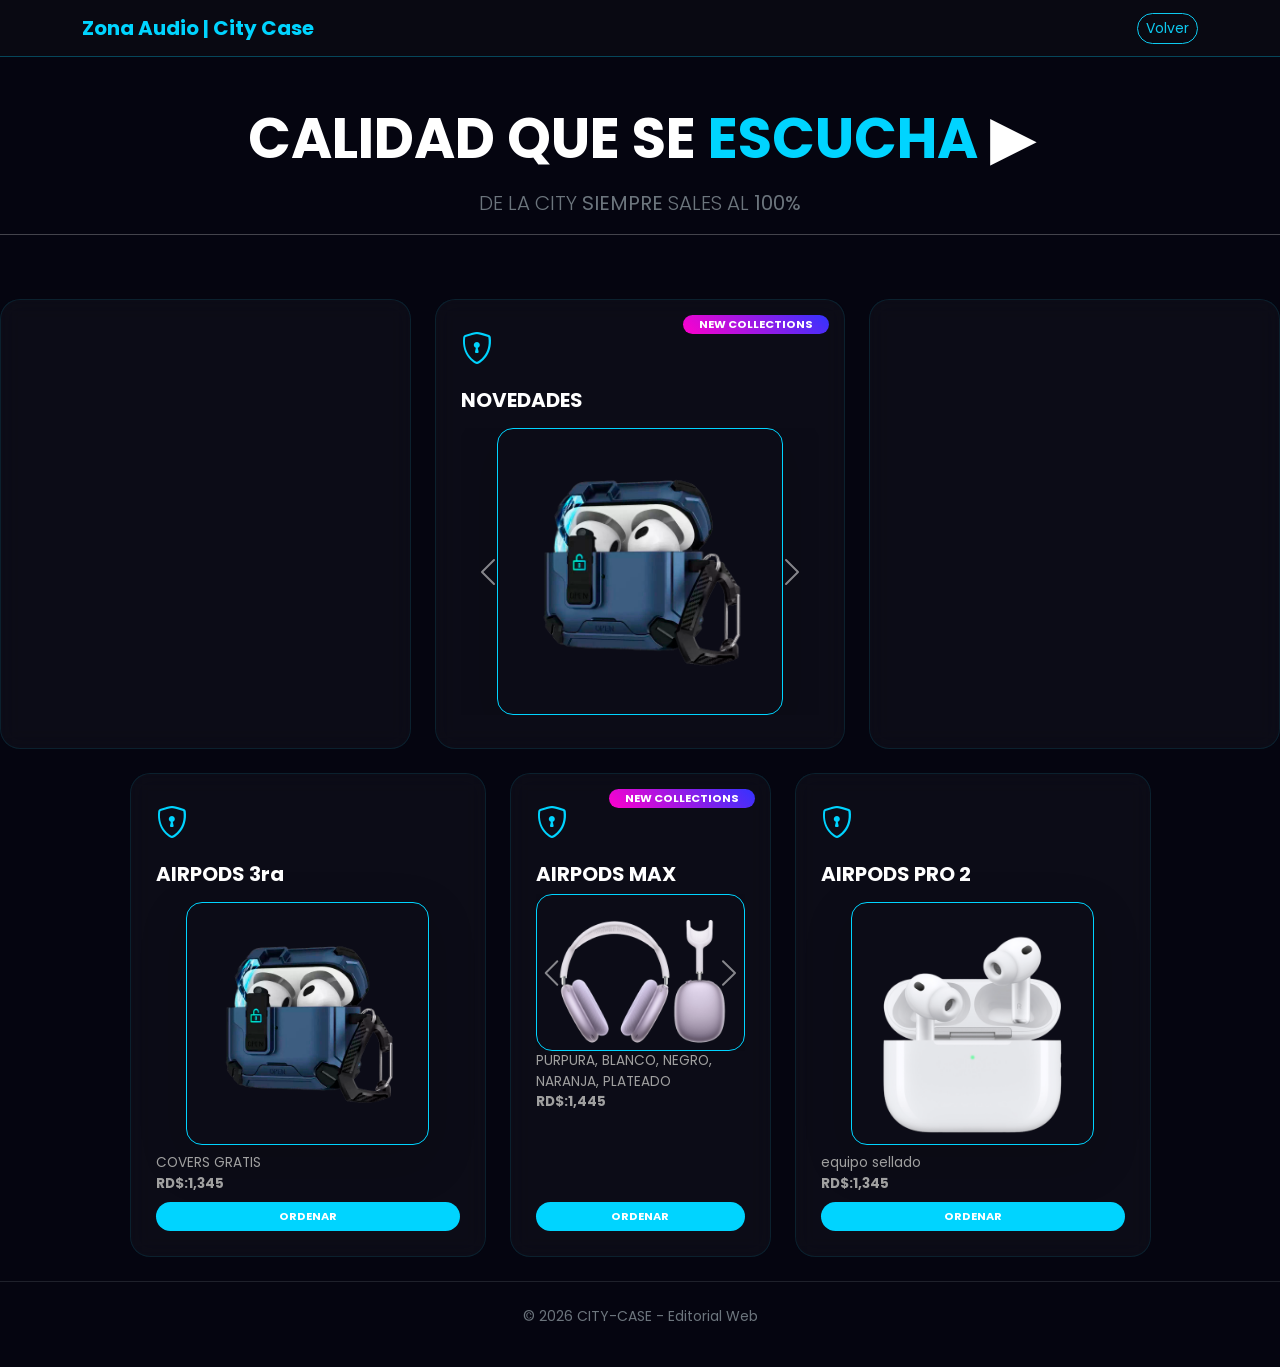
==== airpods.html @ 65d87751 "Add files via upload" ====
<!DOCTYPE html>
<html lang="es">
<head>
    <meta charset="UTF-8">
    <meta name="viewport" content="width=device-width, initial-scale=1.0">
    <title>catalogo | digital </title>
    
    <link href="https://cdn.jsdelivr.net/npm/bootstrap@5.3.0/dist/css/bootstrap.min.css" rel="stylesheet">
    <link rel="stylesheet" href="https://cdn.jsdelivr.net/npm/bootstrap-icons@1.11.1/font/bootstrap-icons.css">
    <link href="https://fonts.googleapis.com/css2?family=Poppins:wght@300;400;600;700&display=swap" rel="stylesheet">

    <style>
        :root {
            --azul-oscuro: #050510;
            --azul-brillante: #00d4ff;
            --glass: rgba(255, 255, 255, 0.03);
        }

        body {
            font-family: 'Poppins', sans-serif;
            background-color: var(--azul-oscuro);
            color: white;
            background-image: linear-gradient(rgba(5, 5, 16, 0.9), rgba(5, 5, 16, 0.9)), url('https://images.unsplash.com/photo-1518770660439-4636190af475?auto=format&fit=crop&w=1920&q=80');
            background-size: cover;
            background-position: center;
            background-attachment: fixed;
        }

        .navbar {
            background-color: rgba(10, 10, 20, 0.95);
            border-bottom: 1px solid rgba(0, 212, 255, 0.3);
            backdrop-filter: blur(10px);
        }

        .career-card {
            background: var(--glass);
            border: 1px solid rgba(0, 212, 255, 0.1);
            border-radius: 20px;
            padding: 25px;
            height: 100%;
            transition: all 0.4s ease;
            backdrop-filter: blur(10px);
            position: relative;
            display: flex;
            flex-direction: column;
        }

        .career-card:hover {
            border-color: var(--azul-brillante);
            transform: translateY(-10px);
            background: rgba(0, 212, 255, 0.05);
            box-shadow: 0 10px 30px rgba(0, 212, 255, 0.2);
        }

        .badge-new {
            background: linear-gradient(45deg, #ff00cc, #3333ff);
            font-size: 0.7rem;
            position: absolute;
            top: 15px;
            right: 15px;
            z-index: 2;
        }

        .icon-box {
            font-size: 2rem;
            margin-bottom: 15px;
            color: var(--azul-brillante);
        }

        .stats-text { font-size: 0.85rem; color: #a0a0a0; }
        
        /* Estilos para los botones personalizados */
        .btn-detalle {
            border-color: rgba(0, 212, 255, 0.5);
            color: white;
            font-size: 0.7rem;
        }
        
        .btn-inscribirme {
            background-color: var(--azul-brillante);
            border: none;
            color: white;
            font-size: 0.7rem;
        }
    </style>
</head>
<body>

    <nav class="navbar navbar-expand-lg navbar-dark sticky-top">
        <div class="container">
            <a class="navbar-brand fw-bold" href="ofertaacademica.html" style="color: var(--azul-brillante);">
                <i ></i> Zona Audio |  City Case
            </a>
            <a href="index.html" class="btn btn-outline-info btn-sm rounded-pill">Volver</a>
        </div>
    </nav>



    <header class="py-5 text-center">
        <div class="container">
            <h1 class="display-4 fw-bold mb-3">CALIDAD QUE SE <span style="color: var(--azul-brillante);">ESCUCHA</span> ▶</h1>
            <p class="lead text-secondary">DE LA CITY <strong>SIEMPRE</strong> SALES AL <strong>100%</strong></p> 
        </div>  <hr>
    </header>











<div class="row g-4 align-items-stretch">
    <!-- IZQUIERDA (Posición 1) -->
    <div class="col-12 col-md-4 order-md-1">
        <div class="career-card d-flex flex-column h-100">
            <!-- Contenido de tu primera tarjeta -->
        </div>
    </div>

    <!-- CENTRO (Posición 2 - Carrusel) -->
    <div class="col-12 col-md-4 order-md-2">
        <div class="career-card d-flex flex-column h-100">
            <span class="badge badge-new rounded-pill px-3">NEW COLLECTIONS</span>
            <div class="icon-box"><i class="bi bi-shield-lock"></i></div>
            <h5 class="fw-bold">NOVEDADES</h5>
            
            <div id="carruselCard" class="carousel slide my-2" data-bs-ride="carousel">
                <div class="carousel-inner">
                    <div class="carousel-item active">
                        <img src="RECURSO AIRPOD 2.png" class="img-fluid rounded-4 shadow-lg mx-auto d-block" style="border: 1px solid var(--azul-brillante); max-width: 80%;" alt="Covers Silicon">
                    </div>
                    <div class="carousel-item">
                        <img src="AIRPODS MAX 2.png" class="img-fluid rounded-4 shadow-lg mx-auto d-block" style="border: 1px solid var(--azul-brillante); max-width: 80%;" alt="Covers Silicon">
                    </div>
                    <div class="carousel-item">
                        <img src="airpods-pro2.png" class="img-fluid rounded-4 shadow-lg mx-auto d-block" style="border: 1px solid var(--azul-brillante); max-width: 80%;" alt="Covers Silicon">
                    </div>
                </div>
                <button class="carousel-control-prev" type="button" data-bs-target="#carruselCard" data-bs-slide="prev">
                    <span class="carousel-control-prev-icon" aria-hidden="true"></span>
                </button>
                <button class="carousel-control-next" type="button" data-bs-target="#carruselCard" data-bs-slide="next">
                    <span class="carousel-control-next-icon" aria-hidden="true"></span>
                </button>
            </div>
        </div>
    </div>
    <!-- DERECHA (Posición 3) -->
    <div class="col-12 col-md-4 order-md-3">
        <div class="career-card d-flex flex-column h-100">
            <!-- Contenido de tu tercera tarjeta -->
        </div>
    </div>

</div>




    

<div class="container my-4">
    <div class="row g-4 justify-content-center">
        
        <!-- TARJETA 1 -->
        <div class="col-12 col-md-4">
            <div class="career-card d-flex flex-column h-100">
           
                <div class="icon-box"><i class="bi bi-shield-lock"></i></div>
                <h5 class="fw-bold">AIRPODS 3ra</h5>
                <img src="RECURSO AIRPOD 2.png" class="img-fluid rounded-4 shadow-lg mx-auto my-2" style="border: 1px solid var(--azul-brillante); max-width: 80%;" alt="AirPods 3ra">
                <p class="stats-text mb-0">COVERS GRATIS</p>
                <p class="stats-text mb-2"><strong>RD$:1,345</strong></p>
                <div class="mt-auto d-flex gap-2">
                
                    <a href="contactos.html" class="btn btn-info rounded-pill fw-bold flex-fill btn-inscribirme">ORDENAR</a>
                </div>
            </div>
        </div>



      <div class="col-md-4 col-lg-3">
    <div class="career-card">
        <span class="badge badge-new rounded-pill px-3">NEW COLLECTIONS </span>
        <div class="icon-box"><i class="bi bi-shield-lock"></i></div>
        <h5 class="fw-bold">AIRPODS MAX</h5>
        
        <!-- Carrusel adaptado sobre las mismas medidas -->
        <div id="carruselCard" class="carousel slide" data-bs-ride="carousel">
            <div class="carousel-inner">
                <div class="carousel-item active">
                    <img src="AIRPODS MAX 2.png" class="img-fluid rounded-4 shadow-lg" style="border: 1px solid var(--azul-brillante); max-width: 100%;" alt="Cyber Robot">
                </div>
                <div class="carousel-item">
                    <img src="AIRPODS MAX PURPLE.png" class="img-fluid rounded-4 shadow-lg" style="border: 1px solid var(--azul-brillante); max-width: 100%;" alt="Cyber Robot">
                </div>

            </div>
            <button class="carousel-control-prev" type="button" data-bs-target="#carruselCard" data-bs-slide="prev">
                <span class="carousel-control-prev-icon" aria-hidden="true"></span>
            </button>
            <button class="carousel-control-next" type="button" data-bs-target="#carruselCard" data-bs-slide="next">
                <span class="carousel-control-next-icon" aria-hidden="true"></span>
            </button>
        </div>

        <p class="stats-text mb-0">PURPURA, BLANCO, NEGRO, NARANJA, PLATEADO </p>
        <p class="stats-text mb-2"><strong>RD$:1,445</strong></p>
        <div class="mt-auto d-flex gap-2">
        
        <a href="contactos.html" class="btn btn-info rounded-pill fw-bold flex-fill btn-inscribirme">ORDENAR</a>
        </div>
    </div>
</div>







        <!-- TARJETA 3 -->
        <div class="col-12 col-md-4">
            <div class="career-card d-flex flex-column h-100">
                
                <div class="icon-box"><i class="bi bi-shield-lock"></i></div>
                <h5 class="fw-bold">AIRPODS PRO 2</h5>
                <img src="airpods-pro2.png" class="img-fluid rounded-4 shadow-lg mx-auto my-2" style="border: 1px solid var(--azul-brillante); max-width: 80%;" alt="AirPods 3ra">
                <p class="stats-text mb-0">equipo sellado</p>
                <p class="stats-text mb-2"><strong>RD$:1,345</strong></p>
                <div class="mt-auto d-flex gap-2">
                    <a href="contactos.html" class="btn btn-info rounded-pill fw-bold flex-fill btn-inscribirme">ORDENAR</a>
                </div>
            </div>
        </div>

    </div>
</div>





   










            
    <footer class="py-4 text-center text-secondary border-top border-secondary border-opacity-25">
        <p class="small"> ©   2026 CITY-CASE - Editorial Web</p>
    </footer>

    <script src="https://cdn.jsdelivr.net/npm/bootstrap@5.3.0/dist/js/bootstrap.bundle.min.js"></script>
</body>
</html>
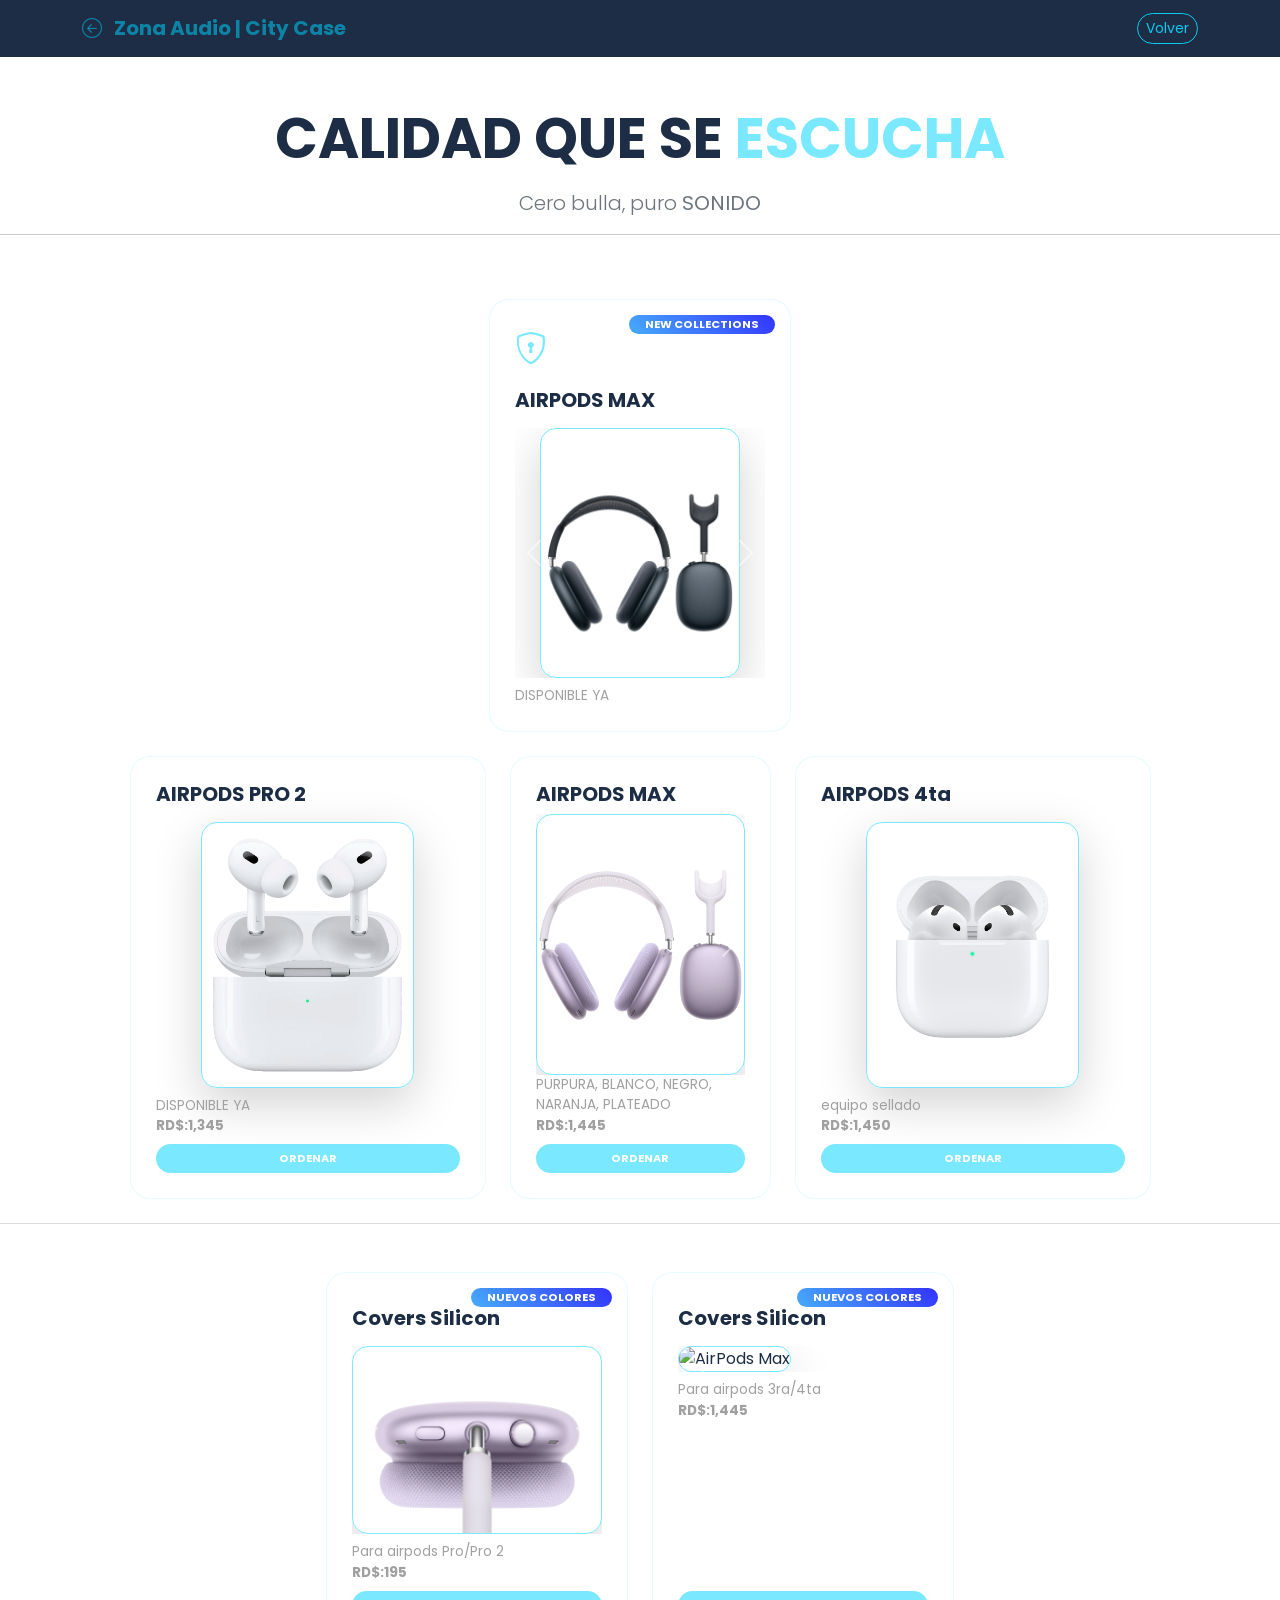
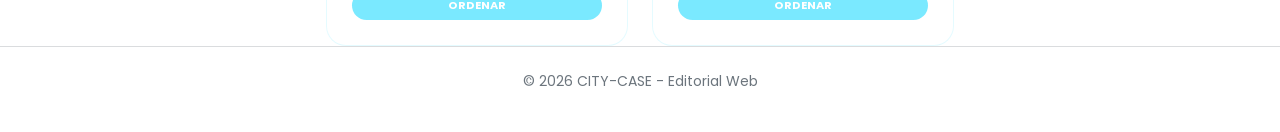
==== commit 6bdb57c9: "Add files via upload" ====
--- a/airpods.html
+++ b/airpods.html
@@ -11,24 +11,22 @@
 
     <style>
         :root {
-            --azul-oscuro: #050510;
-            --azul-brillante: #00d4ff;
+            --azul-oscuro: #ffffff;
+            --azul-brillante: #00d5ff85;
             --glass: rgba(255, 255, 255, 0.03);
         }
 
         body {
             font-family: 'Poppins', sans-serif;
             background-color: var(--azul-oscuro);
-            color: white;
-            background-image: linear-gradient(rgba(5, 5, 16, 0.9), rgba(5, 5, 16, 0.9)), url('https://images.unsplash.com/photo-1518770660439-4636190af475?auto=format&fit=crop&w=1920&q=80');
-            background-size: cover;
+            color: rgb(28 45 69);
             background-position: center;
             background-attachment: fixed;
         }
 
         .navbar {
-            background-color: rgba(10, 10, 20, 0.95);
-            border-bottom: 1px solid rgba(0, 212, 255, 0.3);
+            background-color: rgba(28 45 69);
+            border-bottom: 1px solid rgb(28 45 69);
             backdrop-filter: blur(10px);
         }
 
@@ -48,12 +46,12 @@
         .career-card:hover {
             border-color: var(--azul-brillante);
             transform: translateY(-10px);
-            background: rgba(0, 212, 255, 0.05);
+            background: rgba(71, 172, 250, 0.361);
             box-shadow: 0 10px 30px rgba(0, 212, 255, 0.2);
         }
 
         .badge-new {
-            background: linear-gradient(45deg, #ff00cc, #3333ff);
+            background: linear-gradient(45deg, rgb(71, 172, 250), rgb(51, 51, 255));
             font-size: 0.7rem;
             position: absolute;
             top: 15px;
@@ -88,7 +86,7 @@
 
     <nav class="navbar navbar-expand-lg navbar-dark sticky-top">
         <div class="container">
-            <a class="navbar-brand fw-bold" href="ofertaacademica.html" style="color: var(--azul-brillante);">
+            <a class="navbar-brand fw-bold" href="index.html" style="color: var(--azul-brillante);"><i class="bi bi-arrow-left-circle me-2"></i>
                 <i ></i> Zona Audio |  City Case
             </a>
             <a href="index.html" class="btn btn-outline-info btn-sm rounded-pill">Volver</a>
@@ -99,8 +97,8 @@
 
     <header class="py-5 text-center">
         <div class="container">
-            <h1 class="display-4 fw-bold mb-3">CALIDAD QUE SE <span style="color: var(--azul-brillante);">ESCUCHA</span> ▶</h1>
-            <p class="lead text-secondary">DE LA CITY <strong>SIEMPRE</strong> SALES AL <strong>100%</strong></p> 
+            <h1 class="display-4 fw-bold mb-3">CALIDAD QUE SE <span style="color: var(--azul-brillante);">ESCUCHA</span> </h1>
+            <p class="lead text-secondary">Cero bulla, puro <strong>SONIDO</strong></p> 
         </div>  <hr>
     </header>
 
@@ -109,55 +107,45 @@
 
 
 
-
-
-
-
-
-<div class="row g-4 align-items-stretch">
-    <!-- IZQUIERDA (Posición 1) -->
-    <div class="col-12 col-md-4 order-md-1">
-        <div class="career-card d-flex flex-column h-100">
-            <!-- Contenido de tu primera tarjeta -->
-        </div>
-    </div>
-
-    <!-- CENTRO (Posición 2 - Carrusel) -->
-    <div class="col-12 col-md-4 order-md-2">
+<div class="row justify-content-center">
+    <div class="col-md-4 col-lg-3">
         <div class="career-card d-flex flex-column h-100">
             <span class="badge badge-new rounded-pill px-3">NEW COLLECTIONS</span>
             <div class="icon-box"><i class="bi bi-shield-lock"></i></div>
-            <h5 class="fw-bold">NOVEDADES</h5>
-            
-            <div id="carruselCard" class="carousel slide my-2" data-bs-ride="carousel">
+            <h5 class="fw-bold">AIRPODS MAX </h5>
+
+            <div id="carruselCoversMagsafe" class="carousel slide my-2" data-bs-ride="carousel">
                 <div class="carousel-inner">
                     <div class="carousel-item active">
-                        <img src="RECURSO AIRPOD 2.png" class="img-fluid rounded-4 shadow-lg mx-auto d-block" style="border: 1px solid var(--azul-brillante); max-width: 80%;" alt="Covers Silicon">
+                        <img src="airpods-max-negro.png" class="img-fluid rounded-4 shadow-lg mx-auto d-block" style="border: 1px solid var(--azul-brillante); max-width: 80%;" alt="Covers MagSafe 2">
+                    </div>
+                   
+                   
+                    <div class="carousel-item">
+                        <img src="airpods-max-morado.png" class="img-fluid rounded-4 shadow-lg mx-auto d-block" style="border: 1px solid var(--azul-brillante); max-width: 80%;" alt="Covers MagSafe 3">
                     </div>
                     <div class="carousel-item">
-                        <img src="AIRPODS MAX 2.png" class="img-fluid rounded-4 shadow-lg mx-auto d-block" style="border: 1px solid var(--azul-brillante); max-width: 80%;" alt="Covers Silicon">
+                        <img src="airpods-max-naranja.png" class="img-fluid rounded-4 shadow-lg mx-auto d-block" style="border: 1px solid var(--azul-brillante); max-width: 80%;" alt="Covers MagSafe 4">
                     </div>
-                    <div class="carousel-item">
-                        <img src="airpods-pro2.png" class="img-fluid rounded-4 shadow-lg mx-auto d-block" style="border: 1px solid var(--azul-brillante); max-width: 80%;" alt="Covers Silicon">
-                    </div>
-                </div>
-                <button class="carousel-control-prev" type="button" data-bs-target="#carruselCard" data-bs-slide="prev">
+                </div>
+
+                <button class="carousel-control-prev" type="button" data-bs-target="#carruselCoversMagsafe" data-bs-slide="prev">
                     <span class="carousel-control-prev-icon" aria-hidden="true"></span>
                 </button>
-                <button class="carousel-control-next" type="button" data-bs-target="#carruselCard" data-bs-slide="next">
+                <button class="carousel-control-next" type="button" data-bs-target="#carruselCoversMagsafe" data-bs-slide="next">
                     <span class="carousel-control-next-icon" aria-hidden="true"></span>
                 </button>
             </div>
-        </div>
-    </div>
-    <!-- DERECHA (Posición 3) -->
-    <div class="col-12 col-md-4 order-md-3">
-        <div class="career-card d-flex flex-column h-100">
-            <!-- Contenido de tu tercera tarjeta -->
-        </div>
-    </div>
-
+
+            <p class="stats-text mb-0">DISPONIBLE YA</p>
+            <div class="mt-auto d-flex gap-2">
+                <!-- CAMBIA "nombre-de-tu-pagina.html" POR EL ARCHIVO DONDE ESTÁN LOS AIRPODS -->
+            </div>
+        </div>
+    </div>
 </div>
+
+
 
 
 
@@ -170,11 +158,9 @@
         <!-- TARJETA 1 -->
         <div class="col-12 col-md-4">
             <div class="career-card d-flex flex-column h-100">
-           
-                <div class="icon-box"><i class="bi bi-shield-lock"></i></div>
-                <h5 class="fw-bold">AIRPODS 3ra</h5>
-                <img src="RECURSO AIRPOD 2.png" class="img-fluid rounded-4 shadow-lg mx-auto my-2" style="border: 1px solid var(--azul-brillante); max-width: 80%;" alt="AirPods 3ra">
-                <p class="stats-text mb-0">COVERS GRATIS</p>
+                <h5 class="fw-bold">AIRPODS PRO 2</h5>
+                <img src="airpods-pro-2.png" class="img-fluid rounded-4 shadow-lg mx-auto my-2" style="border: 1px solid var(--azul-brillante); max-width: 70%;" alt="AirPods 3ra">
+                <p class="stats-text mb-0">DISPONIBLE YA</p>
                 <p class="stats-text mb-2"><strong>RD$:1,345</strong></p>
                 <div class="mt-auto d-flex gap-2">
                 
@@ -185,20 +171,26 @@
 
 
 
+
+
+
+        
+
       <div class="col-md-4 col-lg-3">
     <div class="career-card">
-        <span class="badge badge-new rounded-pill px-3">NEW COLLECTIONS </span>
-        <div class="icon-box"><i class="bi bi-shield-lock"></i></div>
         <h5 class="fw-bold">AIRPODS MAX</h5>
         
         <!-- Carrusel adaptado sobre las mismas medidas -->
         <div id="carruselCard" class="carousel slide" data-bs-ride="carousel">
             <div class="carousel-inner">
                 <div class="carousel-item active">
-                    <img src="AIRPODS MAX 2.png" class="img-fluid rounded-4 shadow-lg" style="border: 1px solid var(--azul-brillante); max-width: 100%;" alt="Cyber Robot">
+                    <img src="airpods-max-morado.png" class="img-fluid rounded-4 shadow-lg" style="border: 1px solid var(--azul-brillante); max-width: 100%;" alt="Cyber Robot">
                 </div>
                 <div class="carousel-item">
-                    <img src="AIRPODS MAX PURPLE.png" class="img-fluid rounded-4 shadow-lg" style="border: 1px solid var(--azul-brillante); max-width: 100%;" alt="Cyber Robot">
+                    <img src="airpods-max-naranja.png" class="img-fluid rounded-4 shadow-lg" style="border: 1px solid var(--azul-brillante); max-width: 100%;" alt="Cyber Robot">
+                </div>
+                   <div class="carousel-item">
+                    <img src="airpods-max-negro.png" class="img-fluid rounded-4 shadow-lg" style="border: 1px solid var(--azul-brillante); max-width: 100%;" alt="Cyber Robot">
                 </div>
 
             </div>
@@ -229,11 +221,11 @@
         <div class="col-12 col-md-4">
             <div class="career-card d-flex flex-column h-100">
                 
-                <div class="icon-box"><i class="bi bi-shield-lock"></i></div>
-                <h5 class="fw-bold">AIRPODS PRO 2</h5>
-                <img src="airpods-pro2.png" class="img-fluid rounded-4 shadow-lg mx-auto my-2" style="border: 1px solid var(--azul-brillante); max-width: 80%;" alt="AirPods 3ra">
+              
+                <h5 class="fw-bold">AIRPODS 4ta</h5>
+                <img src="airpods-4ta.png" class="img-fluid rounded-4 shadow-lg mx-auto my-2" style="border: 1px solid var(--azul-brillante); max-width: 70%;" alt="AirPods 3ra">
                 <p class="stats-text mb-0">equipo sellado</p>
-                <p class="stats-text mb-2"><strong>RD$:1,345</strong></p>
+                <p class="stats-text mb-2"><strong>RD$:1,450</strong></p>
                 <div class="mt-auto d-flex gap-2">
                     <a href="contactos.html" class="btn btn-info rounded-pill fw-bold flex-fill btn-inscribirme">ORDENAR</a>
                 </div>
@@ -245,11 +237,75 @@
 
 
 
-
+    <footer class="py-4 text-center text-secondary border-top border-secondary border-opacity-25"></footer>
 
    
 
-
+<div class="row g-4 justify-content-center">
+
+  <!-- TARJETA 1 -->
+  <div class="col-md-4 col-lg-3">
+    <div class="career-card d-flex flex-column h-100">
+      <span class="badge badge-new rounded-pill px-3">NUEVOS COLORES</span>
+      <h5 class="fw-bold mt-2">Covers Silicon </h5>
+
+      <div id="carruselAirpodsMax1" class="carousel slide my-2" data-bs-ride="carousel">
+        <div class="carousel-inner">
+          <div class="carousel-item active">
+            <img src="airposd-max.png" class="img-fluid rounded-4 shadow-lg" style="border: 1px solid var(--azul-brillante); max-width: 100%;" alt="AirPods Max">
+          </div>
+          <div class="carousel-item">
+            <img src="recurso-airpods 2.png" class="img-fluid rounded-4 shadow-lg" style="border: 1px solid var(--azul-brillante); max-width: 100%;" alt="AirPods Max Purple">
+          </div>
+        </div>
+        <button class="carousel-control-prev" type="button" data-bs-target="#carruselAirpodsMax1" data-bs-slide="prev">
+          <span class="carousel-control-prev-icon" aria-hidden="true"></span>
+        </button>
+        <button class="carousel-control-next" type="button" data-bs-target="#carruselAirpodsMax1" data-bs-slide="next">
+          <span class="carousel-control-next-icon" aria-hidden="true"></span>
+        </button>
+      </div>
+
+      <p class="stats-text mb-0">Para airpods Pro/Pro 2</p>
+      <p class="stats-text mb-2"><strong>RD$:195</strong></p>
+      <div class="mt-auto d-flex gap-2">
+        <a href="contactos.html" class="btn btn-info rounded-pill fw-bold flex-fill btn-inscribirme">ORDENAR</a>
+      </div>
+    </div>
+  </div>
+
+  <!-- TARJETA 2 -->
+  <div class="col-md-4 col-lg-3">
+    <div class="career-card d-flex flex-column h-100">
+      <span class="badge badge-new rounded-pill px-3">NUEVOS COLORES</span>
+      <h5 class="fw-bold mt-2">Covers Silicon</h5>
+
+      <div id="carruselAirpodsMax2" class="carousel slide my-2" data-bs-ride="carousel">
+        <div class="carousel-inner">
+          <div class="carousel-item active">
+            <img src="airpods-max2.png" class="img-fluid rounded-4 shadow-lg" style="border: 1px solid var(--azul-brillante); max-width: 100%;" alt="AirPods Max">
+          </div>
+          <div class="carousel-item">
+            <img src="recurso-airpods 2.png" class="img-fluid rounded-4 shadow-lg" style="border: 1px solid var(--azul-brillante); max-width: 100%;" alt="AirPods Max Purple">
+          </div>
+        </div>
+        <button class="carousel-control-prev" type="button" data-bs-target="#carruselAirpodsMax2" data-bs-slide="prev">
+          <span class="carousel-control-prev-icon" aria-hidden="true"></span>
+        </button>
+        <button class="carousel-control-next" type="button" data-bs-target="#carruselAirpodsMax2" data-bs-slide="next">
+          <span class="carousel-control-next-icon" aria-hidden="true"></span>
+        </button>
+      </div>
+
+      <p class="stats-text mb-0">Para airpods 3ra/4ta</p>
+      <p class="stats-text mb-2"><strong>RD$:1,445</strong></p>
+      <div class="mt-auto d-flex gap-2">
+        <a href="contactos.html" class="btn btn-info rounded-pill fw-bold flex-fill btn-inscribirme">ORDENAR</a>
+      </div>
+    </div>
+  </div>
+
+</div>
 
 
 
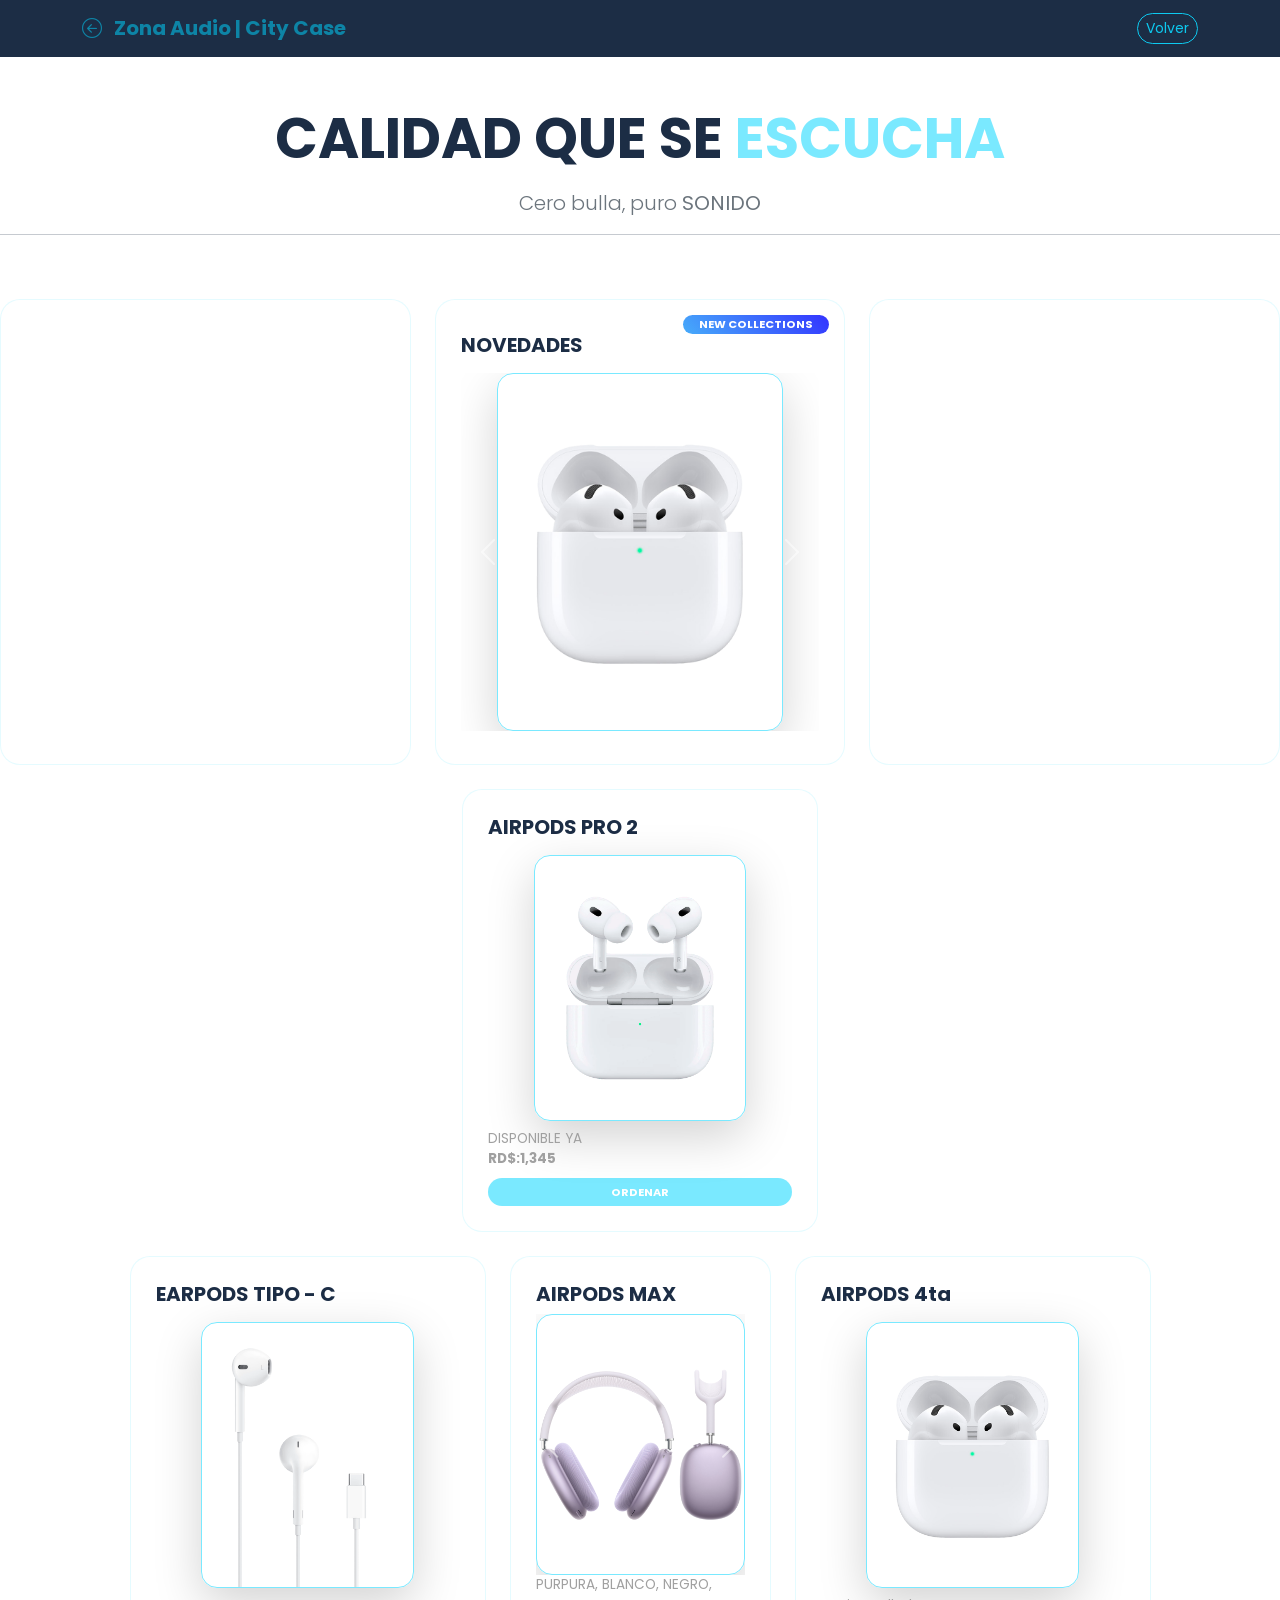
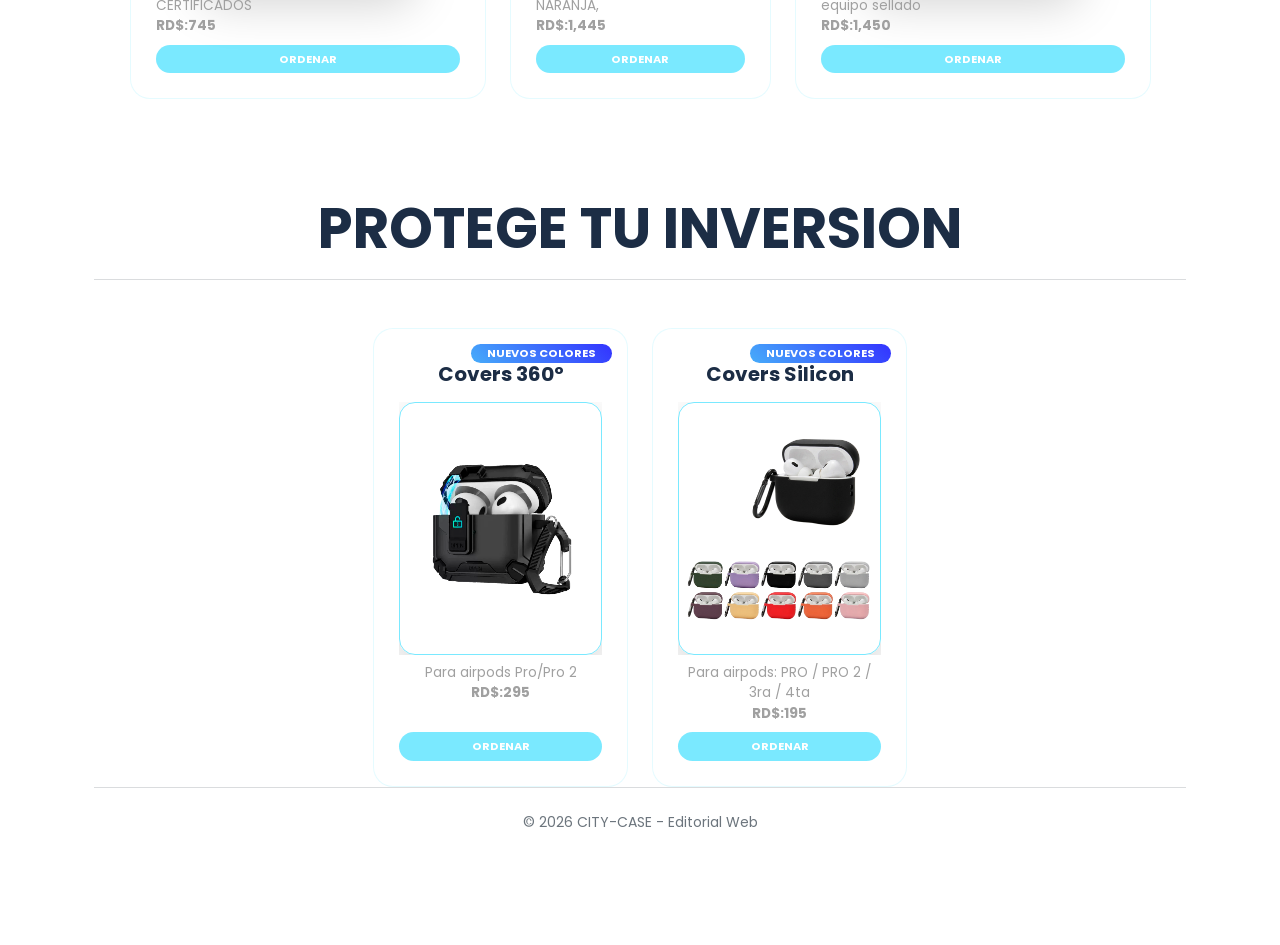
==== commit 9a169302: "Add files via upload" ====
--- a/airpods.html
+++ b/airpods.html
@@ -11,7 +11,7 @@
 
     <style>
         :root {
-            --azul-oscuro: #ffffff;
+            --azul-oscuro: rgba(255, 255, 255, 0.263);
             --azul-brillante: #00d5ff85;
             --glass: rgba(255, 255, 255, 0.03);
         }
@@ -104,43 +104,44 @@
 
 
 
-
-
-
-<div class="row justify-content-center">
-    <div class="col-md-4 col-lg-3">
+<div class="row g-4 align-items-stretch">
+    <!-- IZQUIERDA (Posición 1) -->
+    <div class="col-12 col-md-4 order-md-1">
+        <div class="career-card d-flex flex-column h-100">
+            <!-- Contenido de tu primera tarjeta -->
+        </div>
+    </div>
+    <!-- CENTRO (Posición 2 - Carrusel) -->
+    <div class="col-12 col-md-4 order-md-2">
         <div class="career-card d-flex flex-column h-100">
             <span class="badge badge-new rounded-pill px-3">NEW COLLECTIONS</span>
-            <div class="icon-box"><i class="bi bi-shield-lock"></i></div>
-            <h5 class="fw-bold">AIRPODS MAX </h5>
-
-            <div id="carruselCoversMagsafe" class="carousel slide my-2" data-bs-ride="carousel">
+            <h5 class="fw-bold mt-2">NOVEDADES</h5>
+            
+            <div id="carruselCard" class="carousel slide my-2" data-bs-ride="carousel">
                 <div class="carousel-inner">
                     <div class="carousel-item active">
-                        <img src="airpods-max-negro.png" class="img-fluid rounded-4 shadow-lg mx-auto d-block" style="border: 1px solid var(--azul-brillante); max-width: 80%;" alt="Covers MagSafe 2">
-                    </div>
-                   
-                   
-                    <div class="carousel-item">
-                        <img src="airpods-max-morado.png" class="img-fluid rounded-4 shadow-lg mx-auto d-block" style="border: 1px solid var(--azul-brillante); max-width: 80%;" alt="Covers MagSafe 3">
+                        <img src="airpods-4ta.png"class="img-fluid rounded-4 shadow-lg mx-auto d-block" style="border: 1px solid var(--azul-brillante); max-width: 80%;" alt="Covers Silicon">
                     </div>
                     <div class="carousel-item">
-                        <img src="airpods-max-naranja.png" class="img-fluid rounded-4 shadow-lg mx-auto d-block" style="border: 1px solid var(--azul-brillante); max-width: 80%;" alt="Covers MagSafe 4">
+                        <img src="covers-airpods-pro-azul.png" class="img-fluid rounded-4 shadow-lg mx-auto d-block" style="border: 1px solid var(--azul-brillante); max-width: 80%;" alt="Covers Silicon">
                     </div>
-                </div>
-
-                <button class="carousel-control-prev" type="button" data-bs-target="#carruselCoversMagsafe" data-bs-slide="prev">
+                    <div class="carousel-item">
+                        <img src="airpods-" class="img-fluid rounded-4 shadow-lg mx-auto d-block" style="border: 1px solid var(--azul-brillante); max-width: 80%;" alt="Covers Silicon">
+                    </div>
+                </div>
+                <button class="carousel-control-prev" type="button" data-bs-target="#carruselCard" data-bs-slide="prev">
                     <span class="carousel-control-prev-icon" aria-hidden="true"></span>
                 </button>
-                <button class="carousel-control-next" type="button" data-bs-target="#carruselCoversMagsafe" data-bs-slide="next">
+                <button class="carousel-control-next" type="button" data-bs-target="#carruselCard" data-bs-slide="next">
                     <span class="carousel-control-next-icon" aria-hidden="true"></span>
                 </button>
             </div>
-
-            <p class="stats-text mb-0">DISPONIBLE YA</p>
-            <div class="mt-auto d-flex gap-2">
-                <!-- CAMBIA "nombre-de-tu-pagina.html" POR EL ARCHIVO DONDE ESTÁN LOS AIRPODS -->
-            </div>
+        </div>
+    </div>
+    <!-- DERECHA (Posición 3) -->
+    <div class="col-12 col-md-4 order-md-3">
+        <div class="career-card d-flex flex-column h-100">
+            <!-- Contenido de tu tercera tarjeta -->
         </div>
     </div>
 </div>
@@ -171,6 +172,24 @@
 
 
 
+<div class="container my-4">
+    <div class="row g-4 justify-content-center">
+        
+        <!-- TARJETA 1 -->
+        <div class="col-12 col-md-4">
+            <div class="career-card d-flex flex-column h-100">
+                <h5 class="fw-bold">EARPODS TIPO - C</h5>
+                <img src="earpods-tipo-c.png" class="img-fluid rounded-4 shadow-lg mx-auto my-2" style="border: 1px solid var(--azul-brillante); max-width: 70%;" alt="AirPods 3ra">
+                <p class="stats-text mb-0">CERTIFICADOS</p>
+                <p class="stats-text mb-2"><strong>RD$:745</strong></p>
+                <div class="mt-auto d-flex gap-2">
+                
+                    <a href="contactos.html" class="btn btn-info rounded-pill fw-bold flex-fill btn-inscribirme">ORDENAR</a>
+                </div>
+            </div>
+        </div>
+
+
 
 
 
@@ -202,7 +221,7 @@
             </button>
         </div>
 
-        <p class="stats-text mb-0">PURPURA, BLANCO, NEGRO, NARANJA, PLATEADO </p>
+        <p class="stats-text mb-0">PURPURA, BLANCO, NEGRO, NARANJA, </p>
         <p class="stats-text mb-2"><strong>RD$:1,445</strong></p>
         <div class="mt-auto d-flex gap-2">
         
@@ -237,6 +256,9 @@
 
 
 
+    <header class="py-5 text-center">
+        <div class="container">
+            <h1 class="display-4 fw-bold mb-3">PROTEGE TU INVERSION  </h1> 
     <footer class="py-4 text-center text-secondary border-top border-secondary border-opacity-25"></footer>
 
    
@@ -247,15 +269,21 @@
   <div class="col-md-4 col-lg-3">
     <div class="career-card d-flex flex-column h-100">
       <span class="badge badge-new rounded-pill px-3">NUEVOS COLORES</span>
-      <h5 class="fw-bold mt-2">Covers Silicon </h5>
+      <h5 class="fw-bold mt-2">Covers 360º</h5>
 
       <div id="carruselAirpodsMax1" class="carousel slide my-2" data-bs-ride="carousel">
         <div class="carousel-inner">
           <div class="carousel-item active">
-            <img src="airposd-max.png" class="img-fluid rounded-4 shadow-lg" style="border: 1px solid var(--azul-brillante); max-width: 100%;" alt="AirPods Max">
+            <img src="covers-airpods-pro.png" class="img-fluid rounded-4 shadow-lg" style="border: 1px solid var(--azul-brillante); max-width: 100%;" alt="AirPods Max">
           </div>
           <div class="carousel-item">
-            <img src="recurso-airpods 2.png" class="img-fluid rounded-4 shadow-lg" style="border: 1px solid var(--azul-brillante); max-width: 100%;" alt="AirPods Max Purple">
+            <img src="covers-airpods-pro-azul.png" class="img-fluid rounded-4 shadow-lg" style="border: 1px solid var(--azul-brillante); max-width: 100%;" alt="AirPods Max Purple">
+          </div>
+           <div class="carousel-item">
+            <img src="covers-airpods-pro-rosa.png" class="img-fluid rounded-4 shadow-lg" style="border: 1px solid var(--azul-brillante); max-width: 100%;" alt="AirPods Max Purple">
+          </div>
+           <div class="carousel-item">
+            <img src="covers-airpods-pro-amarillo.png" class="img-fluid rounded-4 shadow-lg" style="border: 1px solid var(--azul-brillante); max-width: 100%;" alt="AirPods Max Purple">
           </div>
         </div>
         <button class="carousel-control-prev" type="button" data-bs-target="#carruselAirpodsMax1" data-bs-slide="prev">
@@ -267,44 +295,53 @@
       </div>
 
       <p class="stats-text mb-0">Para airpods Pro/Pro 2</p>
-      <p class="stats-text mb-2"><strong>RD$:195</strong></p>
+      <p class="stats-text mb-2"><strong>RD$:295</strong></p>
       <div class="mt-auto d-flex gap-2">
         <a href="contactos.html" class="btn btn-info rounded-pill fw-bold flex-fill btn-inscribirme">ORDENAR</a>
       </div>
     </div>
   </div>
 
+
+
+
   <!-- TARJETA 2 -->
-  <div class="col-md-4 col-lg-3">
-    <div class="career-card d-flex flex-column h-100">
-      <span class="badge badge-new rounded-pill px-3">NUEVOS COLORES</span>
-      <h5 class="fw-bold mt-2">Covers Silicon</h5>
-
-      <div id="carruselAirpodsMax2" class="carousel slide my-2" data-bs-ride="carousel">
-        <div class="carousel-inner">
-          <div class="carousel-item active">
-            <img src="airpods-max2.png" class="img-fluid rounded-4 shadow-lg" style="border: 1px solid var(--azul-brillante); max-width: 100%;" alt="AirPods Max">
-          </div>
-          <div class="carousel-item">
-            <img src="recurso-airpods 2.png" class="img-fluid rounded-4 shadow-lg" style="border: 1px solid var(--azul-brillante); max-width: 100%;" alt="AirPods Max Purple">
-          </div>
-        </div>
-        <button class="carousel-control-prev" type="button" data-bs-target="#carruselAirpodsMax2" data-bs-slide="prev">
-          <span class="carousel-control-prev-icon" aria-hidden="true"></span>
-        </button>
-        <button class="carousel-control-next" type="button" data-bs-target="#carruselAirpodsMax2" data-bs-slide="next">
-          <span class="carousel-control-next-icon" aria-hidden="true"></span>
-        </button>
+<div class="col-md-4 col-lg-3">
+  <div class="career-card d-flex flex-column h-100">
+    <span class="badge badge-new rounded-pill px-3">NUEVOS COLORES</span>
+    <h5 class="fw-bold mt-2">Covers Silicon</h5>
+
+    <div id="carruselCoversSilicon" class="carousel slide my-2" data-bs-ride="carousel">
+      <div class="carousel-inner">
+        <div class="carousel-item active">
+          <img src="covers-airpods-pro-silicon-colores.png" class="img-fluid rounded-4 shadow-lg" style="border: 1px solid var(--azul-brillante); max-width: 100%;" alt="Covers Silicon colores">
+        </div>
+        <div class="carousel-item">
+          <img src="covers-airpods-pro-silicon-azul.png" class="img-fluid rounded-4 shadow-lg" style="border: 1px solid var(--azul-brillante); max-width: 100%;" alt="Cover Silicon azul">
+        </div>
+        <div class="carousel-item">
+          <img src="covers-airpods-pro-silicon-rosa.png" class="img-fluid rounded-4 shadow-lg" style="border: 1px solid var(--azul-brillante); max-width: 100%;" alt="Cover Silicon rosa">
+        </div>
+        <div class="carousel-item">
+          <img src="covers-airpods-pro-silicon-verde.png" class="img-fluid rounded-4 shadow-lg" style="border: 1px solid var(--azul-brillante); max-width: 100%;" alt="Cover Silicon verde">
+        </div>
       </div>
 
-      <p class="stats-text mb-0">Para airpods 3ra/4ta</p>
-      <p class="stats-text mb-2"><strong>RD$:1,445</strong></p>
-      <div class="mt-auto d-flex gap-2">
-        <a href="contactos.html" class="btn btn-info rounded-pill fw-bold flex-fill btn-inscribirme">ORDENAR</a>
-      </div>
+      <button class="carousel-control-prev" type="button" data-bs-target="#carruselCoversSilicon" data-bs-slide="prev">
+        <span class="carousel-control-prev-icon" aria-hidden="true"></span>
+      </button>
+      <button class="carousel-control-next" type="button" data-bs-target="#carruselCoversSilicon" data-bs-slide="next">
+        <span class="carousel-control-next-icon" aria-hidden="true"></span>
+      </button>
+    </div>
+
+    <p class="stats-text mb-0">Para airpods: PRO / PRO 2 / 3ra / 4ta</p>
+    <p class="stats-text mb-2"><strong>RD$:195</strong></p>
+    <div class="mt-auto d-flex gap-2">
+      <a href="contactos.html" class="btn btn-info rounded-pill fw-bold flex-fill btn-inscribirme">ORDENAR</a>
     </div>
   </div>
-
+</div>
 </div>
 
 
